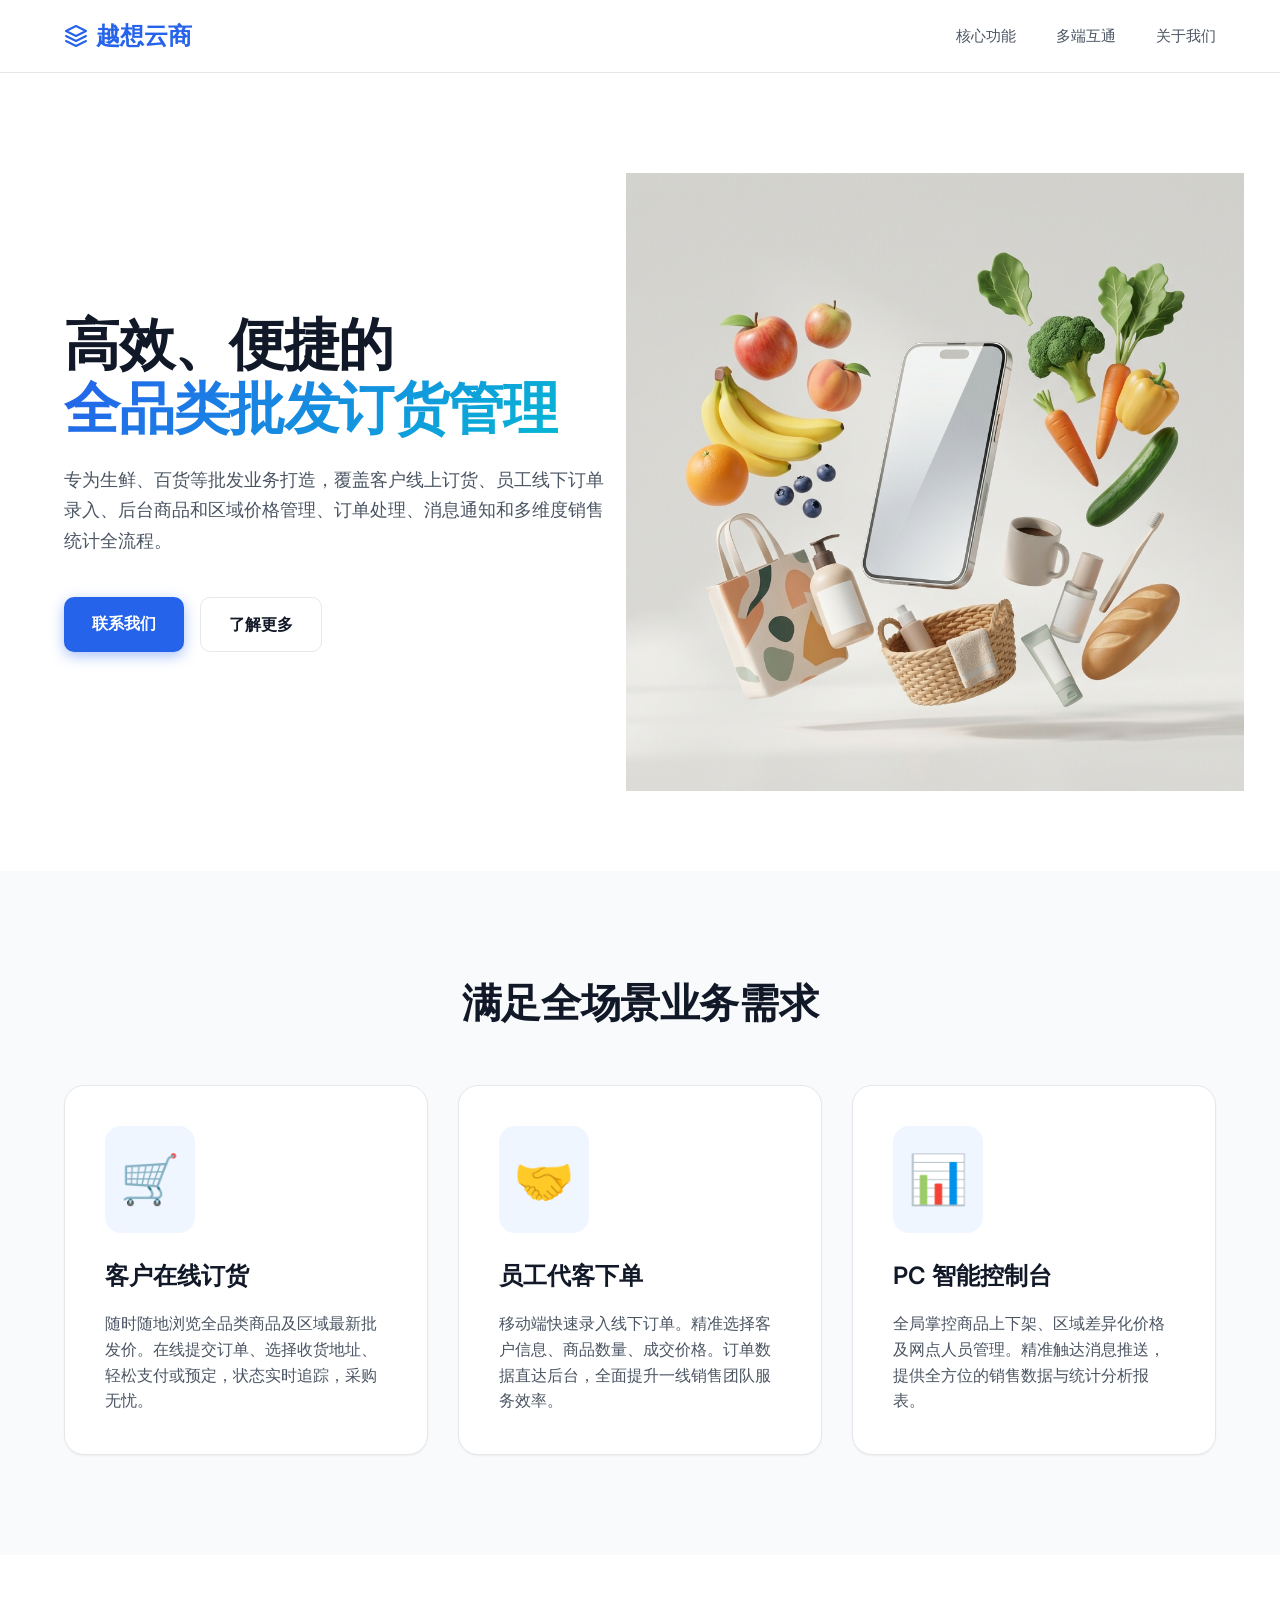
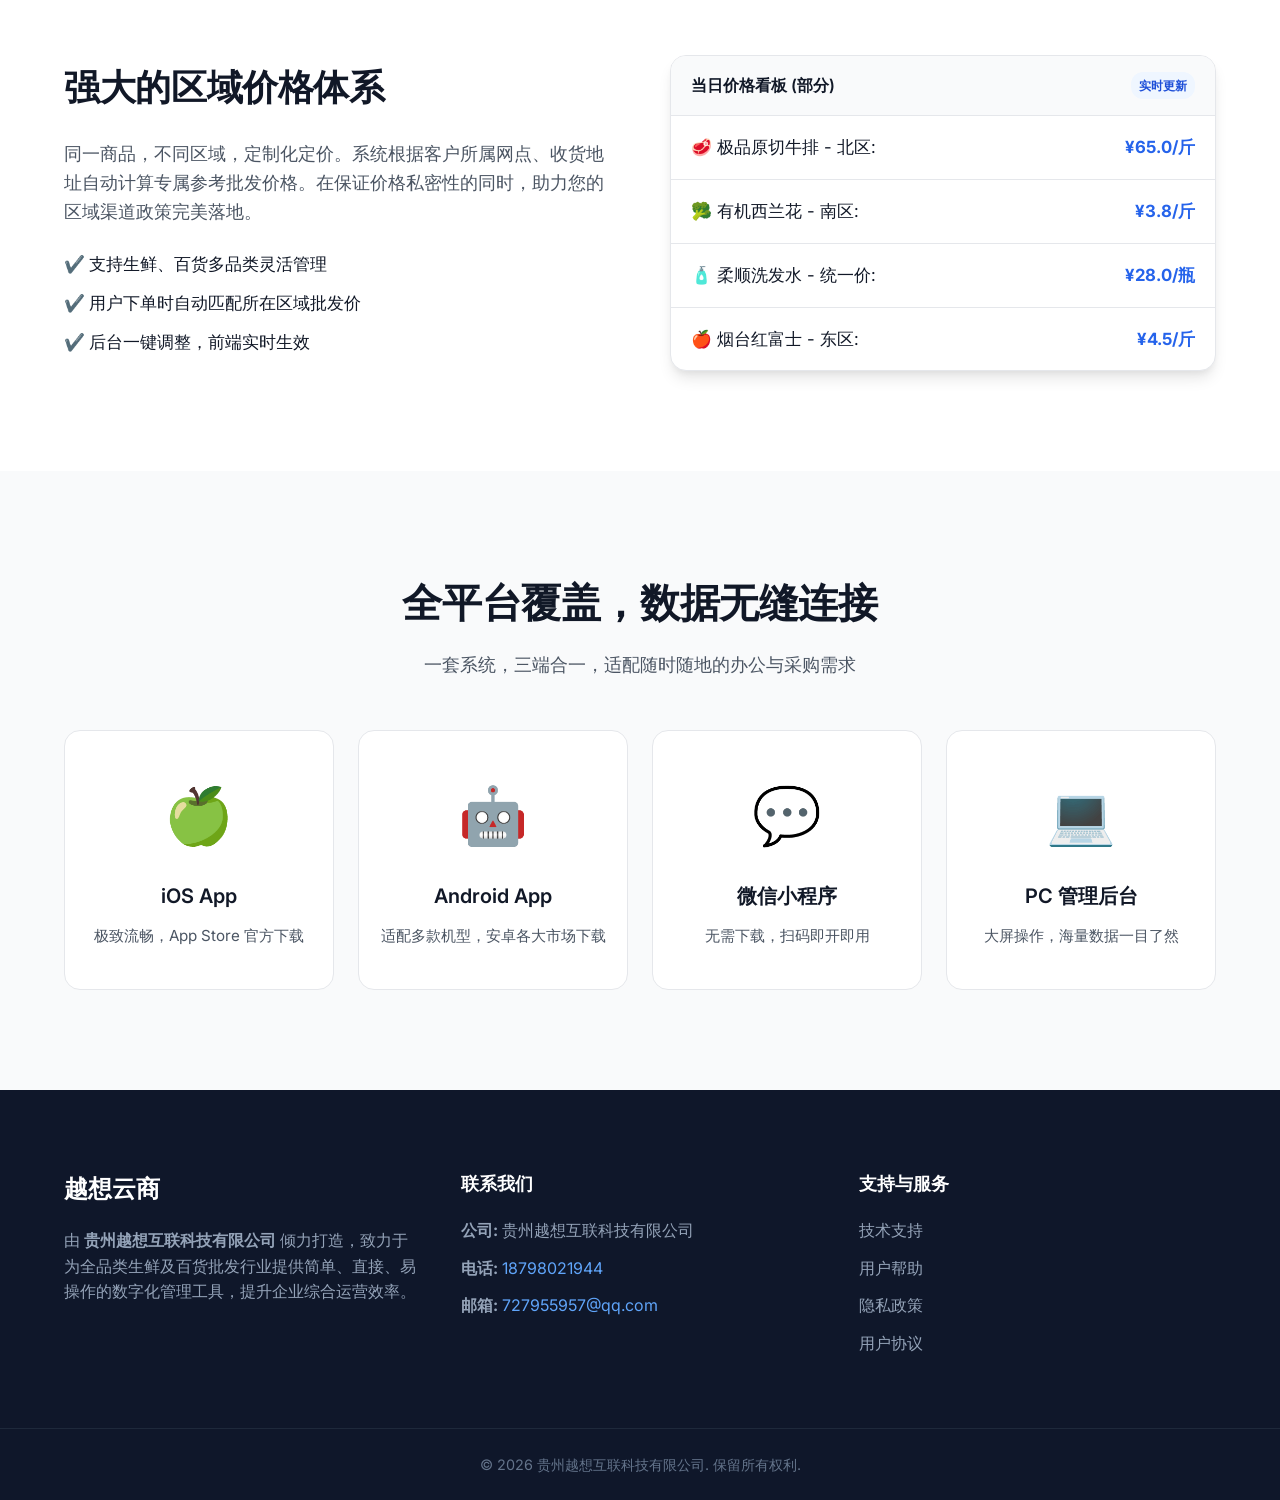
==== index.html @ 264630ab "init" ====
<!DOCTYPE html>
<html lang="zh-CN">
<head>
    <meta charset="UTF-8">
    <meta name="viewport" content="width=device-width, initial-scale=1.0">
    <title>越想云商 - 贵州越想互联科技有限公司</title>
    <meta name="description" content="越想云商，高效、便捷的全品类生鲜百货批发订货管理系统。支持微信小程序、Android、iOS，覆盖客户线上订货、员工线下订单录入等全流程业务。">
    <link rel="stylesheet" href="style.css">
    <link href="https://fonts.googleapis.com/css2?family=Inter:wght@400;500;600;700&display=swap" rel="stylesheet">
</head>
<body>
    <!-- Navbar -->
    <nav class="navbar">
        <div class="container nav-content">
            <div class="logo">
                <svg width="24" height="24" viewBox="0 0 24 24" fill="none" xmlns="http://www.w3.org/2000/svg" style="vertical-align: middle; margin-right: 8px;">
                    <path d="M12 2L2 7L12 12L22 7L12 2Z" stroke="currentColor" stroke-width="2" stroke-linecap="round" stroke-linejoin="round"/>
                    <path d="M2 17L12 22L22 17" stroke="currentColor" stroke-width="2" stroke-linecap="round" stroke-linejoin="round"/>
                    <path d="M2 12L12 17L22 12" stroke="currentColor" stroke-width="2" stroke-linecap="round" stroke-linejoin="round"/>
                </svg>
                越想云商
            </div>
            <ul class="nav-links">
                <li><a href="#features">核心功能</a></li>
                <li><a href="#platform">多端互通</a></li>
                <li><a href="#about">关于我们</a></li>
            </ul>
        </div>
    </nav>

    <!-- Hero Section -->
    <header class="hero">
        <div class="container hero-content">
            <div class="hero-text">
                <h1>高效、便捷的<br><span class="text-gradient">全品类批发订货管理</span></h1>
                <p>专为生鲜、百货等批发业务打造，覆盖客户线上订货、员工线下订单录入、后台商品和区域价格管理、订单处理、消息通知和多维度销售统计全流程。</p>
                <div class="hero-actions">
                    <a href="#about" class="btn btn-primary">联系我们</a>
                    <a href="#features" class="btn btn-secondary">了解更多</a>
                </div>
            </div>
            <div class="hero-image-wrapper">
                <img src="assets/hero.png" alt="越想云商App多品类" class="hero-image">
            </div>
        </div>
    </header>

    <!-- Features Section -->
    <section id="features" class="features section bg-light">
        <div class="container">
            <h2 class="section-title">满足全场景业务需求</h2>
            <div class="feature-grid">
                <!-- 客户 -->
                <div class="feature-card">
                    <div class="icon">🛒</div>
                    <h3>客户在线订货</h3>
                    <p>随时随地浏览全品类商品及区域最新批发价。在线提交订单、选择收货地址、轻松支付或预定，状态实时追踪，采购无忧。</p>
                </div>
                <!-- 员工 -->
                <div class="feature-card">
                    <div class="icon">🤝</div>
                    <h3>员工代客下单</h3>
                    <p>移动端快速录入线下订单。精准选择客户信息、商品数量、成交价格。订单数据直达后台，全面提升一线销售团队服务效率。</p>
                </div>
                <!-- 管理员 -->
                <div class="feature-card">
                    <div class="icon">📊</div>
                    <h3>PC 智能控制台</h3>
                    <p>全局掌控商品上下架、区域差异化价格及网点人员管理。精准触达消息推送，提供全方位的销售数据与统计分析报表。</p>
                </div>
            </div>
        </div>
    </section>

    <!-- Detailed Highlights -->
    <section id="highlights" class="highlights section">
        <div class="container">
            <div class="highlight-row">
                <div class="highlight-text">
                    <h2>强大的区域价格体系</h2>
                    <p>同一商品，不同区域，定制化定价。系统根据客户所属网点、收货地址自动计算专属参考批发价格。在保证价格私密性的同时，助力您的区域渠道政策完美落地。</p>
                    <ul class="highlight-list">
                        <li>✔️ 支持生鲜、百货多品类灵活管理</li>
                        <li>✔️ 用户下单时自动匹配所在区域批发价</li>
                        <li>✔️ 后台一键调整，前端实时生效</li>
                    </ul>
                </div>
                <div class="highlight-image">
                    <div class="mock-ui">
                        <div class="mock-header">
                            <span>当日价格看板 (部分)</span>
                            <span class="mock-badge">实时更新</span>
                        </div>
                        <div class="mock-item">🥩 极品原切牛排 - 北区: <span class="price-text">¥65.0/斤</span></div>
                        <div class="mock-item">🥦 有机西兰花 - 南区: <span class="price-text">¥3.8/斤</span></div>
                        <div class="mock-item">🧴 柔顺洗发水 - 统一价: <span class="price-text">¥28.0/瓶</span></div>
                        <div class="mock-item">🍎 烟台红富士 - 东区: <span class="price-text">¥4.5/斤</span></div>
                    </div>
                </div>
            </div>
        </div>
    </section>

    <!-- Platform Section -->
    <section id="platform" class="platform section bg-light">
        <div class="container">
            <h2 class="section-title">全平台覆盖，数据无缝连接</h2>
            <p class="section-subtitle">一套系统，三端合一，适配随时随地的办公与采购需求</p>
            <div class="platform-grid">
                <div class="platform-item">
                    <div class="platform-icon">🍏</div>
                    <h4>iOS App</h4>
                    <p>极致流畅，App Store 官方下载</p>
                </div>
                <div class="platform-item">
                    <div class="platform-icon">🤖</div>
                    <h4>Android App</h4>
                    <p>适配多款机型，安卓各大市场下载</p>
                </div>
                <div class="platform-item">
                    <div class="platform-icon">💬</div>
                    <h4>微信小程序</h4>
                    <p>无需下载，扫码即开即用</p>
                </div>
                <div class="platform-item">
                    <div class="platform-icon">💻</div>
                    <h4>PC 管理后台</h4>
                    <p>大屏操作，海量数据一目了然</p>
                </div>
            </div>
        </div>
    </section>

    <!-- Footer -->
    <footer id="about" class="footer">
        <div class="container footer-content">
            <div class="footer-col">
                <h3>越想云商</h3>
                <p>由 <strong>贵州越想互联科技有限公司</strong> 倾力打造，致力于为全品类生鲜及百货批发行业提供简单、直接、易操作的数字化管理工具，提升企业综合运营效率。</p>
            </div>
            <div class="footer-col">
                <h4>联系我们</h4>
                <p><strong>公司:</strong> 贵州越想互联科技有限公司</p>
                <p><strong>电话:</strong> <a href="tel:18798021944" style="color:#60A5FA;">18798021944</a></p>
                <p><strong>邮箱:</strong> <a href="mailto:727955957@qq.com" style="color:#60A5FA;">727955957@qq.com</a></p>
            </div>
            <div class="footer-col">
                <h4>支持与服务</h4>
                <ul class="footer-links-list">
                    <li><a href="#">技术支持</a></li>
                    <li><a href="#">用户帮助</a></li>
                    <li><a href="#">隐私政策</a></li>
                    <li><a href="#">用户协议</a></li>
                </ul>
            </div>
        </div>
        <div class="footer-bottom">
            <p>&copy; 2026 贵州越想互联科技有限公司. 保留所有权利.</p>
        </div>
    </footer>
</body>
</html>
---- style.css ----
/* Base Reset */
* {
    margin: 0;
    padding: 0;
    box-sizing: border-box;
}

:root {
    /* Updated to a premium tech blue theme */
    --primary-color: #2563EB; /* Tailwind Blue-600 */
    --primary-dark: #1D4ED8;  /* Tailwind Blue-700 */
    --primary-light: #EFF6FF; /* Tailwind Blue-50 */
    
    --text-main: #111827;
    --text-muted: #4B5563;
    --bg-main: #FFFFFF;
    --bg-light: #F9FAFB;
    --border-color: #E5E7EB;
    
    --shadow-sm: 0 1px 2px 0 rgba(0, 0, 0, 0.05);
    --shadow-md: 0 4px 6px -1px rgba(0, 0, 0, 0.1), 0 2px 4px -1px rgba(0, 0, 0, 0.06);
    --shadow-lg: 0 10px 15px -3px rgba(0, 0, 0, 0.1), 0 4px 6px -2px rgba(0, 0, 0, 0.05);
}

body {
    font-family: 'Inter', -apple-system, BlinkMacSystemFont, "Segoe UI", Roboto, Helvetica, Arial, sans-serif;
    color: var(--text-main);
    background-color: var(--bg-main);
    line-height: 1.6;
    -webkit-font-smoothing: antialiased;
    scroll-behavior: smooth;
}

.container {
    max-width: 1200px;
    margin: 0 auto;
    padding: 0 24px;
}

a {
    text-decoration: none;
    color: inherit;
    transition: color 0.2s;
}

/* Navbar */
.navbar {
    position: sticky;
    top: 0;
    background: rgba(255, 255, 255, 0.85);
    backdrop-filter: blur(12px);
    -webkit-backdrop-filter: blur(12px);
    border-bottom: 1px solid var(--border-color);
    z-index: 1000;
}

.nav-content {
    display: flex;
    justify-content: space-between;
    align-items: center;
    height: 72px;
}

.logo {
    font-size: 1.5rem;
    font-weight: 700;
    color: var(--primary-color);
    display: flex;
    align-items: center;
}

.nav-links {
    display: flex;
    list-style: none;
    gap: 2.5rem;
}

.nav-links a {
    font-size: 0.95rem;
    font-weight: 500;
    color: var(--text-muted);
}

.nav-links a:hover {
    color: var(--primary-color);
}

/* Hero Section */
.hero {
    padding: 100px 0 80px;
    overflow: hidden;
}

.hero-content {
    display: flex;
    align-items: center;
    justify-content: space-between;
    gap: 50px;
}

.hero-text {
    flex: 1;
    max-width: 540px;
}

.hero-text h1 {
    font-size: 3.5rem;
    font-weight: 800;
    line-height: 1.15;
    margin-bottom: 24px;
    letter-spacing: -0.02em;
}

.text-gradient {
    background: linear-gradient(135deg, #2563EB, #06B6D4);
    -webkit-background-clip: text;
    -webkit-text-fill-color: transparent;
}

.hero-text p {
    font-size: 1.125rem;
    color: var(--text-muted);
    margin-bottom: 40px;
    line-height: 1.7;
}

.hero-actions {
    display: flex;
    gap: 16px;
}

.btn {
    display: inline-block;
    padding: 14px 28px;
    border-radius: 10px;
    font-size: 1rem;
    font-weight: 600;
    text-align: center;
    transition: all 0.3s ease;
    cursor: pointer;
}

.btn-primary {
    background-color: var(--primary-color);
    color: white;
    box-shadow: 0 4px 14px 0 rgba(37, 99, 235, 0.39);
}

.btn-primary:hover {
    background-color: var(--primary-dark);
    box-shadow: 0 6px 20px rgba(37, 99, 235, 0.23);
    transform: translateY(-2px);
}

.btn-secondary {
    background-color: transparent;
    color: var(--text-main);
    border: 1px solid var(--border-color);
}

.btn-secondary:hover {
    background-color: var(--bg-light);
    border-color: #D1D5DB;
}

.hero-image-wrapper {
    flex: 1;
    display: flex;
    justify-content: center;
}

.hero-image {
    max-width: 110%;
    height: auto;
    animation: float 6s ease-in-out infinite;
}

@keyframes float {
    0% { transform: translateY(0px); }
    50% { transform: translateY(-15px); }
    100% { transform: translateY(0px); }
}

/* Sections */
.section {
    padding: 100px 0;
}

.bg-light {
    background-color: var(--bg-light);
}

.section-title {
    text-align: center;
    font-size: 2.5rem;
    font-weight: 700;
    margin-bottom: 50px;
    letter-spacing: -0.01em;
}

.section-subtitle {
    text-align: center;
    color: var(--text-muted);
    margin-top: -35px;
    margin-bottom: 50px;
    font-size: 1.15rem;
}

/* Feature Grid */
.feature-grid {
    display: grid;
    grid-template-columns: repeat(auto-fit, minmax(320px, 1fr));
    gap: 30px;
}

.feature-card {
    background: white;
    padding: 40px;
    border-radius: 20px;
    box-shadow: var(--shadow-sm);
    border: 1px solid var(--border-color);
    transition: all 0.3s ease;
}

.feature-card:hover {
    box-shadow: var(--shadow-lg);
    transform: translateY(-5px);
    border-color: var(--primary-light);
}

.feature-card .icon {
    font-size: 3rem;
    margin-bottom: 24px;
    display: inline-block;
    padding: 15px;
    background: var(--primary-light);
    border-radius: 16px;
}

.feature-card h3 {
    font-size: 1.5rem;
    font-weight: 600;
    margin-bottom: 16px;
}

.feature-card p {
    color: var(--text-muted);
    line-height: 1.6;
}

/* Highlights */
.highlight-row {
    display: flex;
    align-items: center;
    gap: 60px;
}

.highlight-text {
    flex: 1;
}

.highlight-text h2 {
    font-size: 2.25rem;
    font-weight: 700;
    margin-bottom: 24px;
    letter-spacing: -0.01em;
}

.highlight-text p {
    font-size: 1.125rem;
    color: var(--text-muted);
    margin-bottom: 24px;
}

.highlight-list {
    list-style: none;
    margin-top: 20px;
}

.highlight-list li {
    font-size: 1.05rem;
    color: var(--text-main);
    margin-bottom: 12px;
    font-weight: 500;
}

.highlight-image {
    flex: 1;
}

.mock-ui {
    background: white;
    border-radius: 16px;
    box-shadow: var(--shadow-lg);
    border: 1px solid var(--border-color);
    overflow: hidden;
}

.mock-header {
    background: var(--bg-light);
    padding: 16px 20px;
    border-bottom: 1px solid var(--border-color);
    font-weight: 600;
    display: flex;
    justify-content: space-between;
    align-items: center;
}

.mock-badge {
    font-size: 0.75rem;
    background: var(--primary-light);
    color: var(--primary-dark);
    padding: 4px 8px;
    border-radius: 12px;
    font-weight: 600;
}

.mock-item {
    padding: 18px 20px;
    border-bottom: 1px solid var(--border-color);
    font-size: 1.05rem;
    color: var(--text-main);
}

.mock-item:last-child {
    border-bottom: none;
}

.price-text {
    color: var(--primary-color);
    font-weight: 700;
    float: right;
}

/* Platform */
.platform-grid {
    display: grid;
    grid-template-columns: repeat(auto-fit, minmax(220px, 1fr));
    gap: 24px;
    text-align: center;
}

.platform-item {
    padding: 40px 20px;
    background: white;
    border-radius: 16px;
    border: 1px solid var(--border-color);
    transition: all 0.3s ease;
}

.platform-item:hover {
    transform: translateY(-5px);
    box-shadow: var(--shadow-md);
    border-color: var(--primary-color);
}

.platform-icon {
    font-size: 3.5rem;
    margin-bottom: 20px;
}

.platform-item h4 {
    font-size: 1.25rem;
    font-weight: 600;
    margin-bottom: 12px;
}

.platform-item p {
    font-size: 0.95rem;
    color: var(--text-muted);
}

/* Footer */
.footer {
    background-color: #0F172A; /* Slate 900 */
    color: #F8FAFC;
    padding: 80px 0 24px;
}

.footer-content {
    display: flex;
    justify-content: space-between;
    flex-wrap: wrap;
    gap: 40px;
    margin-bottom: 60px;
}

.footer-col {
    flex: 1;
    min-width: 250px;
}

.footer-col h3 {
    font-size: 1.5rem;
    margin-bottom: 20px;
    color: white;
}

.footer-col h4 {
    font-size: 1.1rem;
    margin-bottom: 20px;
    color: white;
    font-weight: 600;
}

.footer-col p {
    color: #94A3B8; /* Slate 400 */
    margin-bottom: 12px;
    line-height: 1.6;
}

.footer-links-list {
    list-style: none;
}

.footer-links-list li {
    margin-bottom: 12px;
}

.footer-links-list a {
    color: #94A3B8;
}

.footer-links-list a:hover {
    color: white;
}

.footer-bottom {
    text-align: center;
    padding-top: 24px;
    border-top: 1px solid #1E293B; /* Slate 800 */
    color: #64748B; /* Slate 500 */
    font-size: 0.9rem;
}

/* Responsive */
@media (max-width: 900px) {
    .hero-content, .highlight-row {
        flex-direction: column;
        text-align: center;
    }
    
    .hero-text {
        max-width: 100%;
    }

    .hero-text h1 {
        font-size: 2.8rem;
    }
    
    .hero-actions {
        justify-content: center;
    }

    .hero-image-wrapper {
        margin-top: 40px;
    }
    
    .highlight-list li {
        text-align: left;
    }
}

@media (max-width: 600px) {
    .nav-links {
        display: none;
    }
    
    .hero-text h1 {
        font-size: 2.2rem;
    }
    
    .section {
        padding: 60px 0;
    }
    
    .section-title {
        font-size: 2rem;
    }
}
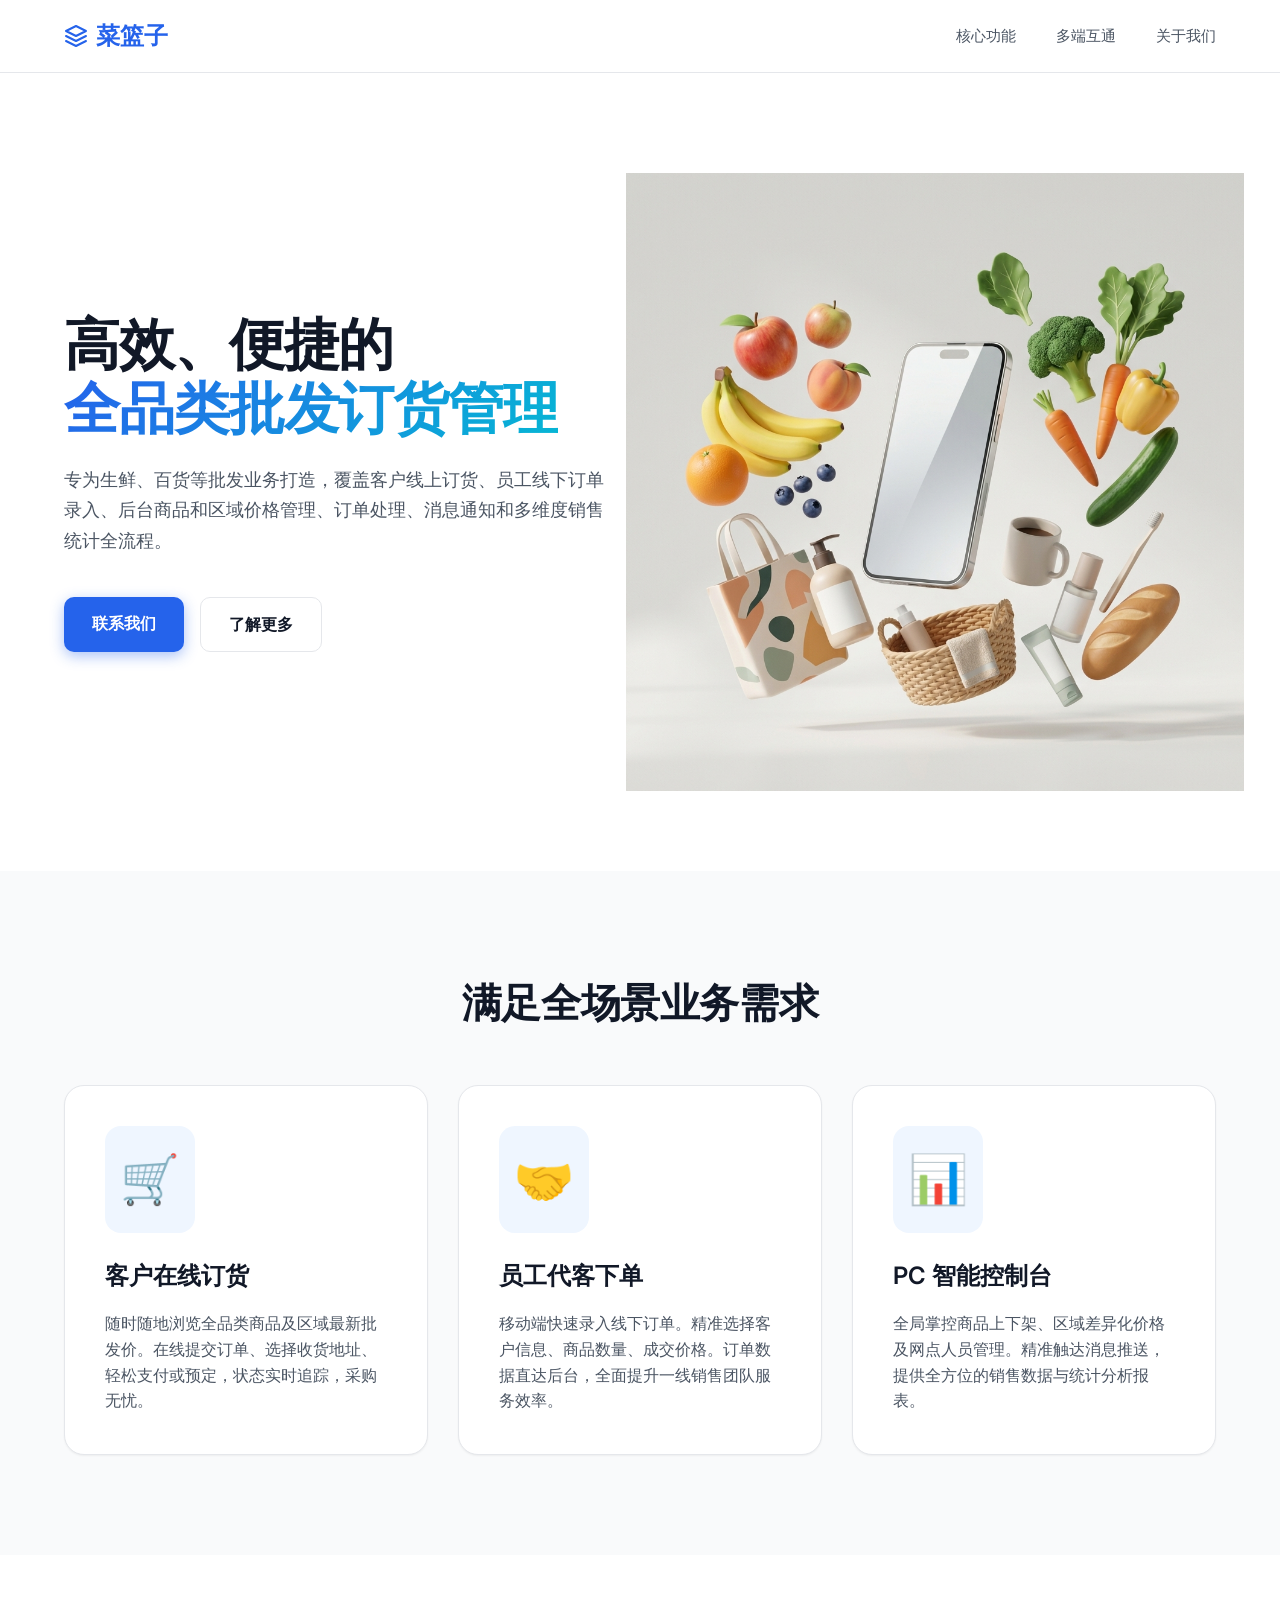
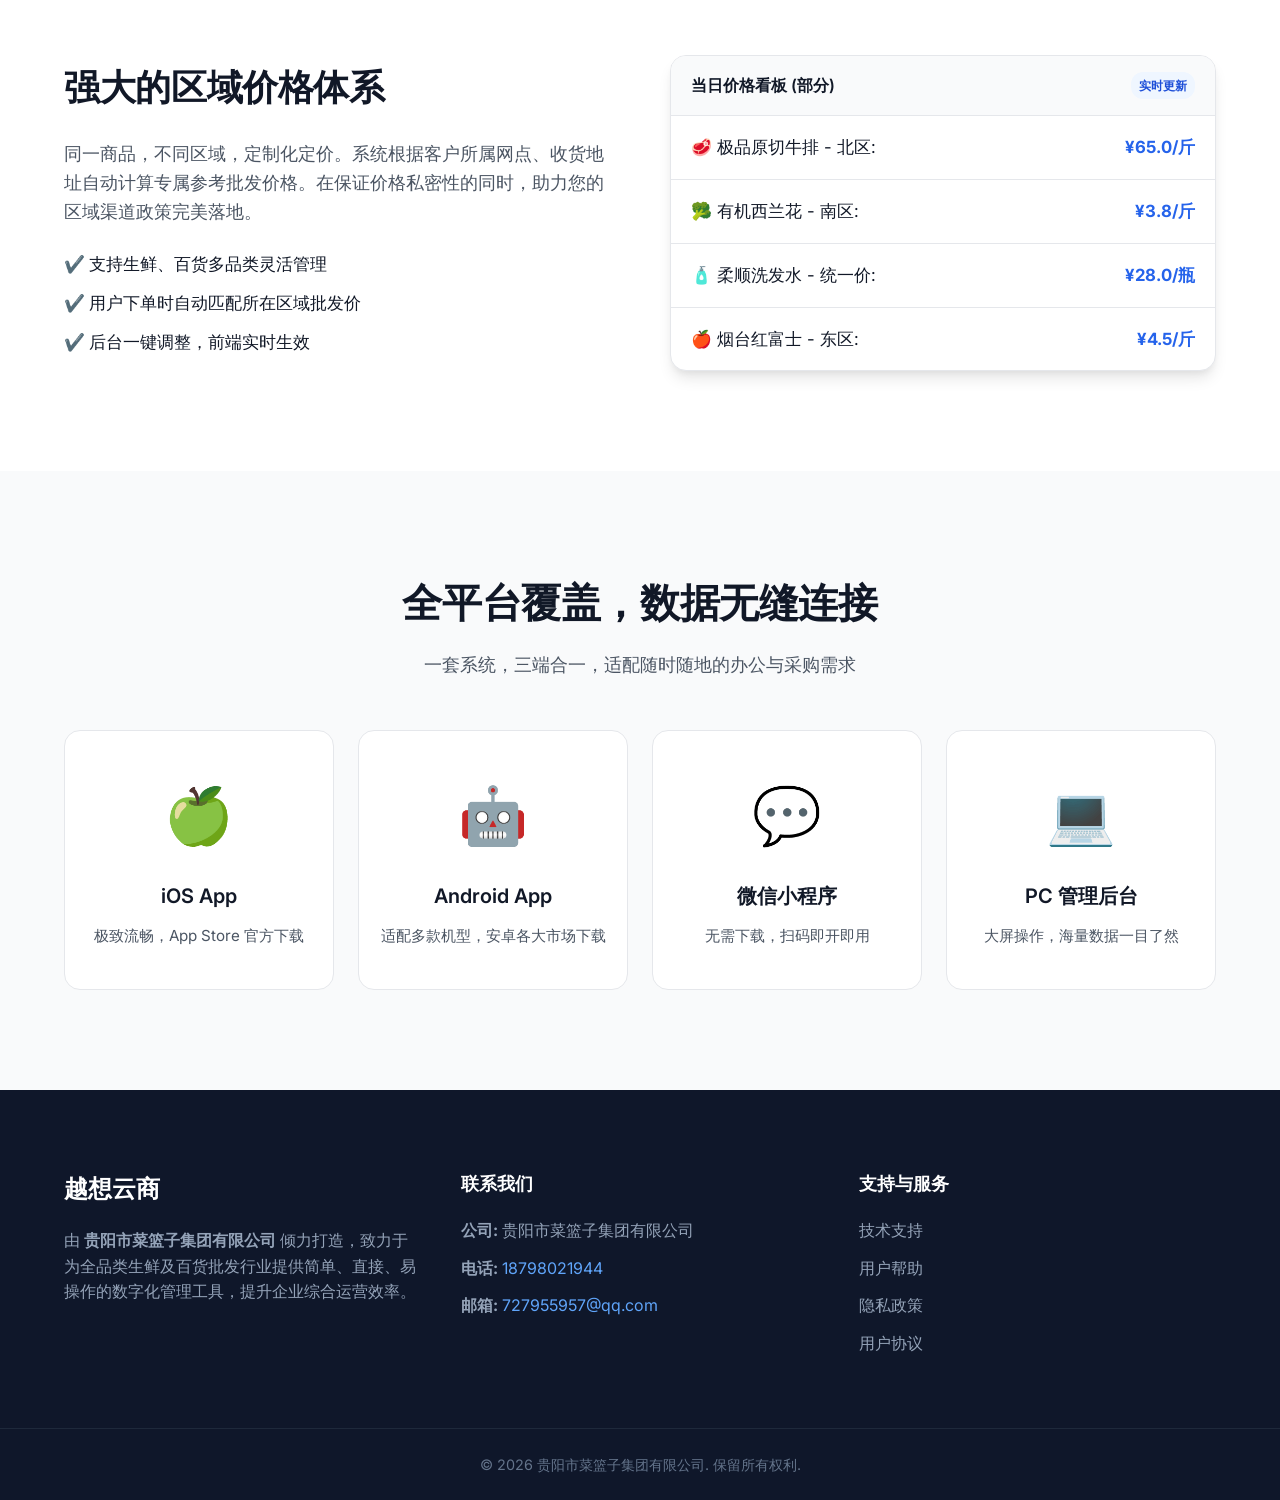
==== commit 85441282: "update" ====
--- a/index.html
+++ b/index.html
@@ -3,8 +3,8 @@
 <head>
     <meta charset="UTF-8">
     <meta name="viewport" content="width=device-width, initial-scale=1.0">
-    <title>越想云商 - 贵州越想互联科技有限公司</title>
-    <meta name="description" content="越想云商，高效、便捷的全品类生鲜百货批发订货管理系统。支持微信小程序、Android、iOS，覆盖客户线上订货、员工线下订单录入等全流程业务。">
+    <title>菜篮子 - 贵阳市菜篮子集团有限公司</title>
+    <meta name="description" content="菜篮子，高效、便捷的全品类生鲜百货批发订货管理系统。支持微信小程序、Android、iOS，覆盖客户线上订货、员工线下订单录入等全流程业务。">
     <link rel="stylesheet" href="style.css">
     <link href="https://fonts.googleapis.com/css2?family=Inter:wght@400;500;600;700&display=swap" rel="stylesheet">
 </head>
@@ -18,7 +18,7 @@
                     <path d="M2 17L12 22L22 17" stroke="currentColor" stroke-width="2" stroke-linecap="round" stroke-linejoin="round"/>
                     <path d="M2 12L12 17L22 12" stroke="currentColor" stroke-width="2" stroke-linecap="round" stroke-linejoin="round"/>
                 </svg>
-                越想云商
+                菜篮子
             </div>
             <ul class="nav-links">
                 <li><a href="#features">核心功能</a></li>
@@ -136,11 +136,11 @@
         <div class="container footer-content">
             <div class="footer-col">
                 <h3>越想云商</h3>
-                <p>由 <strong>贵州越想互联科技有限公司</strong> 倾力打造，致力于为全品类生鲜及百货批发行业提供简单、直接、易操作的数字化管理工具，提升企业综合运营效率。</p>
+                <p>由 <strong>贵阳市菜篮子集团有限公司</strong> 倾力打造，致力于为全品类生鲜及百货批发行业提供简单、直接、易操作的数字化管理工具，提升企业综合运营效率。</p>
             </div>
             <div class="footer-col">
                 <h4>联系我们</h4>
-                <p><strong>公司:</strong> 贵州越想互联科技有限公司</p>
+                <p><strong>公司:</strong> 贵阳市菜篮子集团有限公司</p>
                 <p><strong>电话:</strong> <a href="tel:18798021944" style="color:#60A5FA;">18798021944</a></p>
                 <p><strong>邮箱:</strong> <a href="mailto:727955957@qq.com" style="color:#60A5FA;">727955957@qq.com</a></p>
             </div>
@@ -155,7 +155,7 @@
             </div>
         </div>
         <div class="footer-bottom">
-            <p>&copy; 2026 贵州越想互联科技有限公司. 保留所有权利.</p>
+            <p>&copy; 2026 贵阳市菜篮子集团有限公司. 保留所有权利.</p>
         </div>
     </footer>
 </body>
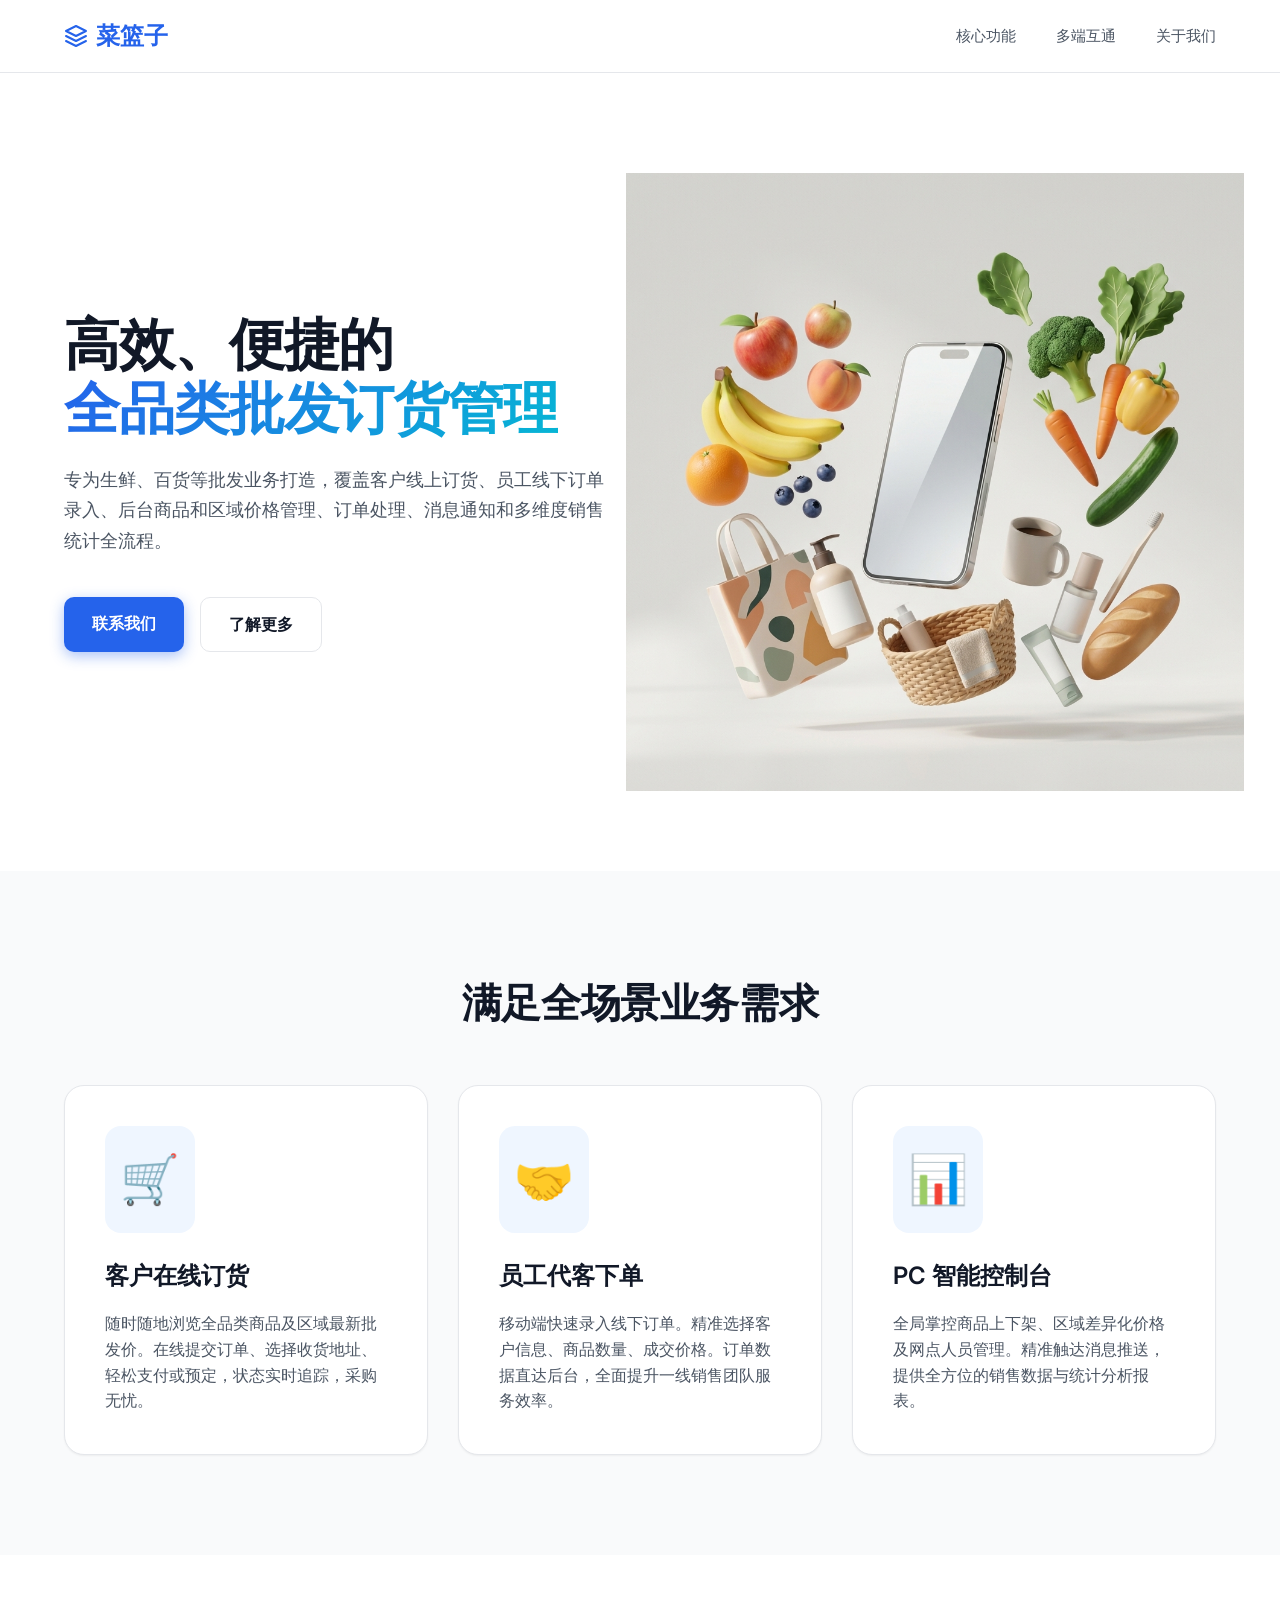
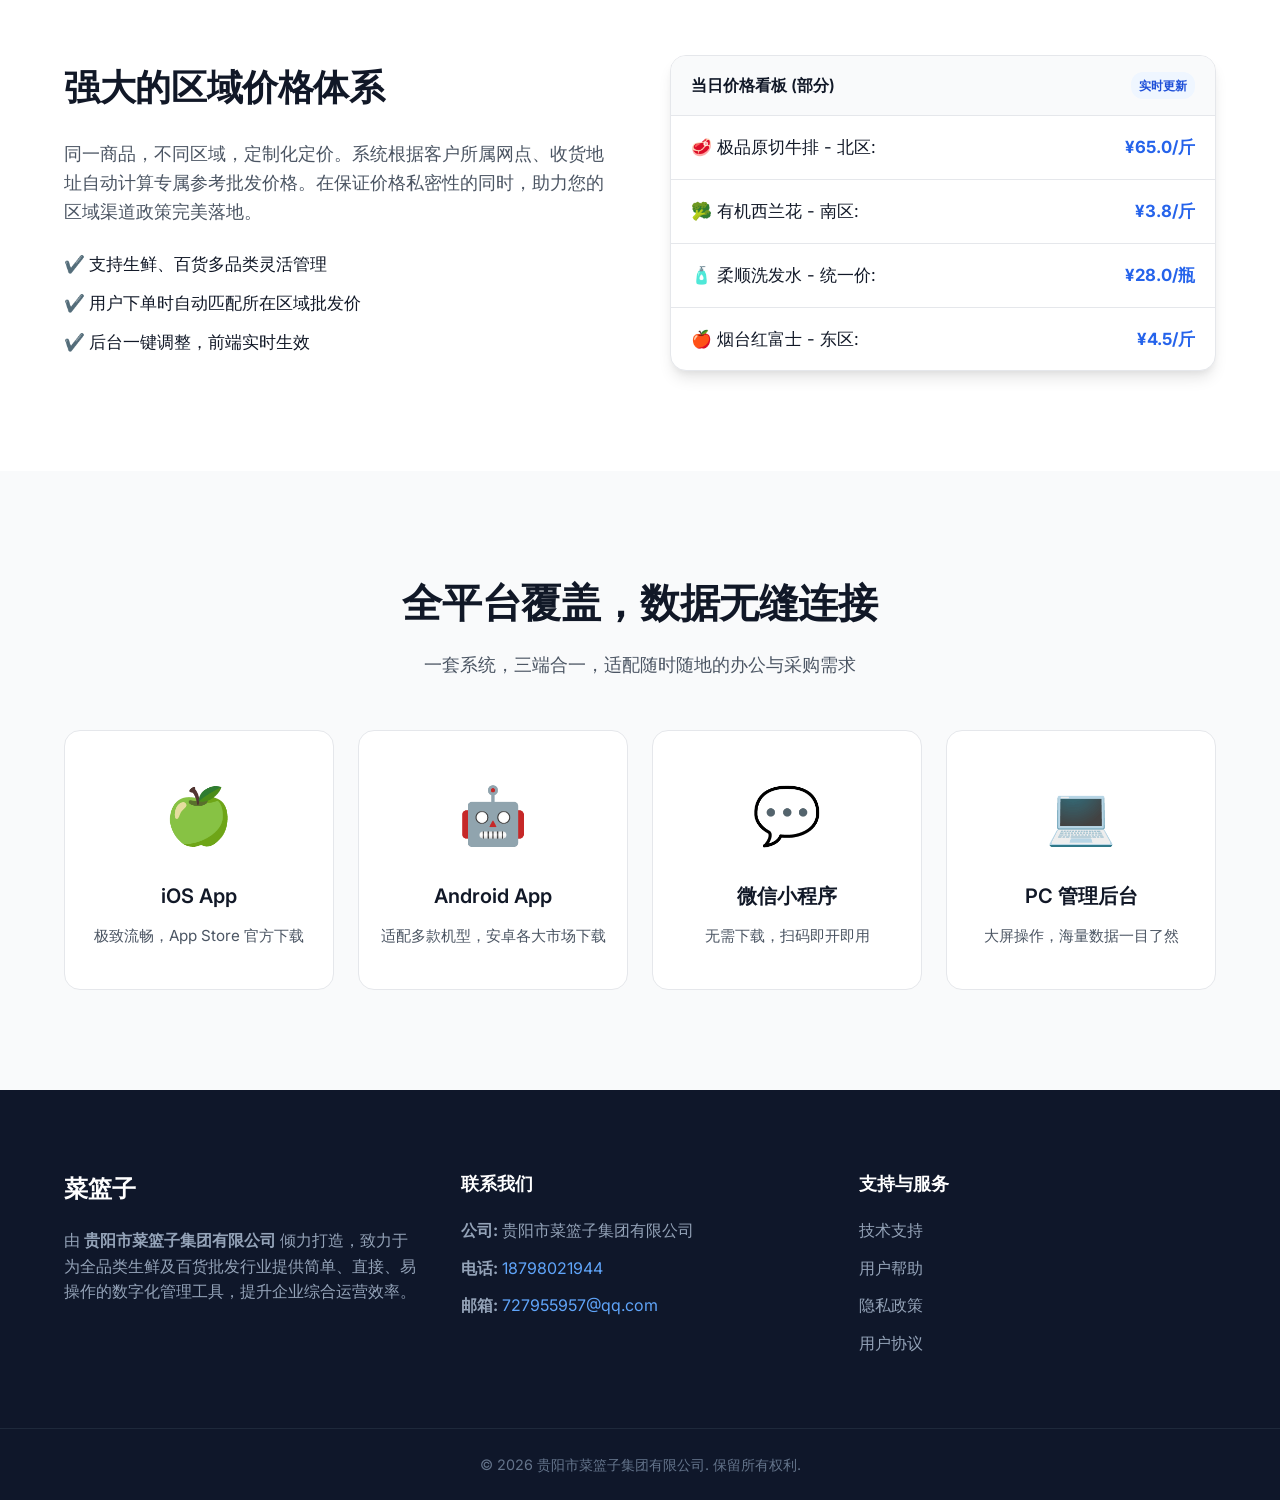
==== commit d9ab7a2f: "update" ====
--- a/index.html
+++ b/index.html
@@ -40,7 +40,7 @@
                 </div>
             </div>
             <div class="hero-image-wrapper">
-                <img src="assets/hero.png" alt="越想云商App多品类" class="hero-image">
+                <img src="assets/hero.png" alt="菜篮子App多品类" class="hero-image">
             </div>
         </div>
     </header>
@@ -135,7 +135,7 @@
     <footer id="about" class="footer">
         <div class="container footer-content">
             <div class="footer-col">
-                <h3>越想云商</h3>
+                <h3>菜篮子</h3>
                 <p>由 <strong>贵阳市菜篮子集团有限公司</strong> 倾力打造，致力于为全品类生鲜及百货批发行业提供简单、直接、易操作的数字化管理工具，提升企业综合运营效率。</p>
             </div>
             <div class="footer-col">
